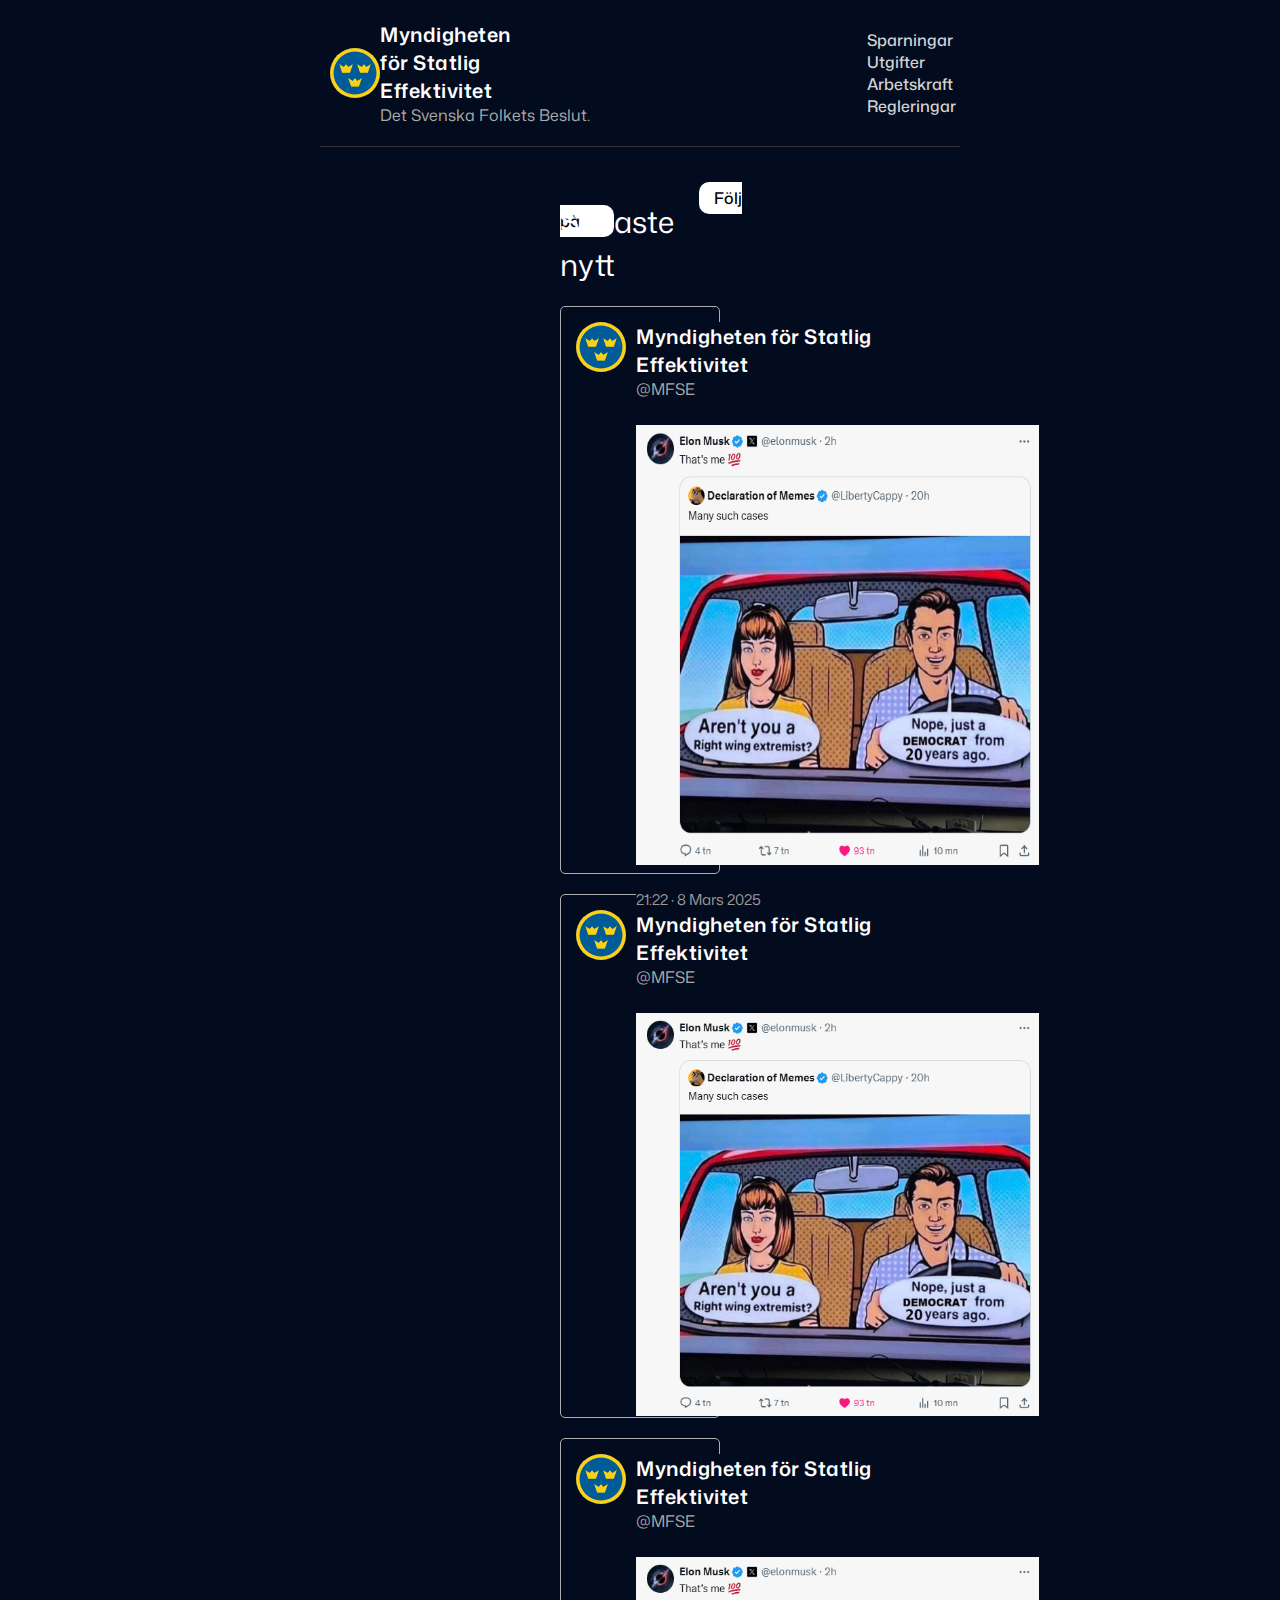
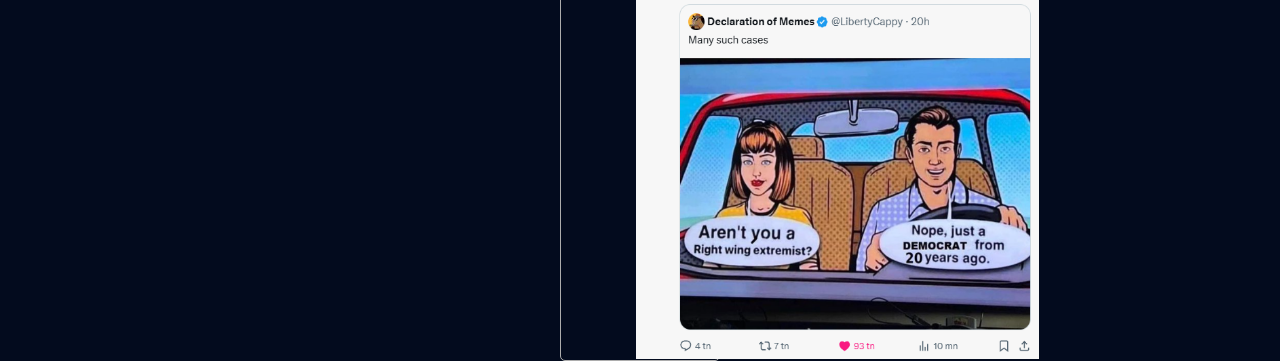
==== Sweden-s-AI-DOGE-main/Sweden-s-AI-DOGE-main/DOGE-DEMO-v.0/frontend/Pages/index.html @ a177dbdf "Some fixes" ====
<!DOCTYPE html>
<html lang="en">
<head>
	<meta charset="UTF-8">
	<meta name="viewport" content="width=device-width, initial-scale=1.0">
	<title>Search DOGE Findings</title>
	<link rel="stylesheet" href="style.css">
	<link rel="stylesheet" href="https://fonts.googleapis.com/css2?family=Material+Symbols+Outlined:opsz,wght,FILL,GRAD@24,400,0,0&icon_names=search" />
	<link href="https://fonts.googleapis.com/css2?family=Miniver&family=Mona+Sans:ital,wght@0,200..900;1,200..900&family=Poppins:ital,wght@0,100;0,400;0,500;0,600;0,700;1,600&family=Roboto:ital,wght@0,100..900;1,100..900&display=swap" rel="stylesheet">
	<link href="https://fonts.googleapis.com/icon?family=Material+Icons" rel="stylesheet">
</head>
<body>
	<header>
		<img class="logo" id="logo" src="images\three_crowns.png" alt="logo">
            <div>
                <h1 class="title-text">
                    <span class="hidden md:block">Myndigheten för Statlig Effektivitet</span>
                </h1>
            <p class="sub-title">Det Svenska Folkets Beslut.</p>
            </div>
		<nav>
			<ul class="nav__links">
				<li><a href="sparningar.html">Sparningar</a></li>
				<li><a href="utgifter.html">Utgifter</a></li>
				<li><a href="arbetskraft.html">Arbetskraft</a></li>
				<li><a href="regleringar.html">Regleringar</a></li>
			</ul>
		</nav>
	</header>
	<div class="X-container">
		<a class="X-button" target="_blank" href="https://twitter.com/D3ilanthor?ref_src=twsrc%5Etfw">Följ på
			<img class="x-logo" src="https://upload.wikimedia.org/wikipedia/commons/5/53/X_logo_2023_original.svg">
		</a>
		<p class="latest-news">Senaste nytt</p>
		<div class="x-feed">
			<!--Posts start here-->
			<div class="post-rectangle">
				<img class="logo" id="logo" src="images\three_crowns.png" alt="logo">
				<div class="post-container">
					<a href="https://twitter.com/D3ilanthor?ref_src=twsrc%5Etfw" target="_blank" rel="noopener noreferrer" class="title-text">Myndigheten för Statlig Effektivitet</a>
					<a href="https://twitter.com/D3ilanthor?ref_src=twsrc%5Etfw" target="_blank" rel="noopener noreferrer" class="sub-title">@MFSE</a>
					<img class="post-image" src="images/image.png">
					<p class="date">21:22 · 8 Mars 2025</p>
				</div>
			</div>	
			<div class="post-rectangle">
				<img class="logo" id="logo" src="images\three_crowns.png" alt="logo">
				<div class="post-container">
					<a href="https://twitter.com/D3ilanthor?ref_src=twsrc%5Etfw" target="_blank" rel="noopener noreferrer" class="title-text">Myndigheten för Statlig Effektivitet</a>
					<a href="https://twitter.com/D3ilanthor?ref_src=twsrc%5Etfw" target="_blank" rel="noopener noreferrer" class="sub-title">@MFSE</a>
					<img class="post-image" src="images/image.png">
				</div>
			</div>	
			<div class="post-rectangle">
				<img class="logo" id="logo" src="images\three_crowns.png" alt="logo">
				<div class="post-container">
					<a href="https://twitter.com/D3ilanthor?ref_src=twsrc%5Etfw" target="_blank" rel="noopener noreferrer" class="title-text">Myndigheten för Statlig Effektivitet</a>
					<a href="https://twitter.com/D3ilanthor?ref_src=twsrc%5Etfw" target="_blank" rel="noopener noreferrer" class="sub-title">@MFSE</a>
					<img class="post-image" src="images/image.png">
				</div>
			</div>
		</div>
	</div>
    <script src="script.js"></script>
</body>
</html>
---- Sweden-s-AI-DOGE-main/Sweden-s-AI-DOGE-main/DOGE-DEMO-v.0/frontend/Pages/style.css ----
/* Body styling */
/* Nav Bar */
* {
	box-sizing: border-box;
	margin: 0;
	padding: 0;
	background-color: #030b1e;
}

li, a, button {
	font-family: "Mona Sans", sans-serif;
	font-weight: 500;
	font-size: 16px;
	color: rgb(212, 212, 212);
	text-decoration: none;
}

header {
	display: flex;
	justify-content: space-between;
	align-items:center;
	padding: 20px 10px;
	border-bottom: 1px solid #333333;
	margin-right: 20rem;
	margin-left: 20rem;
}

.logo {
	border-radius: 50%;
	width: 50px;
	height: 50px;
	cursor: pointer;
}

.title-text {
	font-family: "mona sans", sans-serif;
	font-weight: 600;
	font-size: 20px;
	color: white;
	margin-right: 21rem;
	letter-spacing: 0.5px;
	cursor: pointer; 
}

.sub-title {
	font-family: "mona sans", sans-serif;
	font-weight: 400;
	color: rgb(171, 171, 171);
	cursor: pointer; 
}

.nav__links {
	list-style: none;
}

.nav__links li {
	display: inline-block;
	padding: 0px 20px;
}

.nav__links li a {
	transition: all 0.3s ease 0s;
}

.nav__links li a:hover {
	color:rgb(255, 255, 255)
}

/* X Feed */
.X-container {
	margin-top: 40px;
	margin-left: 35rem;
	margin-right: 35rem;
}

/* Before X feed */
.X-button {
	background-color: white;
	cursor: pointer;
	border: none;
	color: rgb(0, 0, 0);
	padding: 5px 15px;
	border-radius: 10px;
	text-decoration: none;
	margin-left: 87%;
}

.x-logo {
	background-color: white;
	padding:1px;
	width: 15px;
	height: 15px;
}

.latest-news {
	color: white;
	font-family: "mona sans", sans-serif;	
	font-weight: 400;
	font-size: 30px;
	margin-top: -2rem;
}

/* X Feed */
.post-rectangle {
	background-color: #030b1e;
	display: flex;
	gap: 10px;
	margin-top: 20px;
	height: auto;
  	width: 100%;
	border: 1px solid rgb(173, 173, 173);
	border-radius: 5px;
	padding: 15px;
}

.post-image {
	margin-top: 25px;
	display: flex;
	width: 90%;
	height: 82%;
	margin: left;
}

.date {
	color: rgb(155, 153, 153);
	font-family: "mona sans", sans-serif;	
	font-weight: 400;
	font-size: 15px;
	margin-top: 1.5rem;
}

/* Sparningar Sida */
.sparningar {
	color: white;
}

.savings-container {
	margin-top: 7rem;
	margin-left: 25rem;
	margin-right: 25rem;
}

.estimated-savings {
	color: rgb(204, 204, 204);
	font-family: "mona sans", sans-serif;	
	font-weight: 400;
	font-size: 25px;
	display: inline;
	margin-left: 15rem;
}

.per-taxpayer {
	color: rgb(204, 204, 204);
	font-family: "mona sans", sans-serif;	
	font-weight: 400;
	font-size: 25px;
	display: inline;
	padding: 7rem;
}

.estimated-savings-amount {
	color: rgb(213, 178, 2);
	font-family: "mona sans", sans-serif;	
	font-weight: 700;
	font-size: 50px;
	margin-left: 16rem;
	display: inline;
}

.per-taxpayer-amount {
	color: rgb(213, 178, 2);
	font-family: "mona sans", sans-serif;	
	font-weight: 700;
	font-size: 50px;
	margin-left: 9rem;
	display: inline;
}

/* Utgifter Sida */
.utgifter {
	color: white;
}

.utgift-container {
	margin-top: 5rem;
	margin-left: 22rem;
	margin-right: 22rem;
	font-family: "mona sans", sans-serif;
	color: white;
	font-size: 13px;
}

table, th, td {
	font-family: "mona sans", sans-serif;
	color: white;
	width: 70%;
	padding: 2rem;
}

td {
	border-bottom: 0.2px solid rgb(48, 48, 48);
	font-family: "mona sans", sans-serif;
	color: rgb(255, 255, 255);
	font-size: 15px;
	letter-spacing: 0.5px;
	padding: 0.75rem;
}

table {
	width: 100%;
}


th {
	font-family: "mona sans", sans-serif;
	color: rgb(179, 179, 179);
	font-size: 17px;
	font-weight: 500;
	border-bottom: 0.2px solid rgb(48, 48, 48);
	padding: 1rem;
	text-align: left;
}

.money-font {
	font-family: 'Courier New', Courier, monospace;
}

/* Arbetskraft Sida */
.arbetskraft {
	color: white;
}

.regering-bild {
	place-items: center;
	display: grid;
}

/* Regleringar Sida */
.regleringar {
	color: white;
}
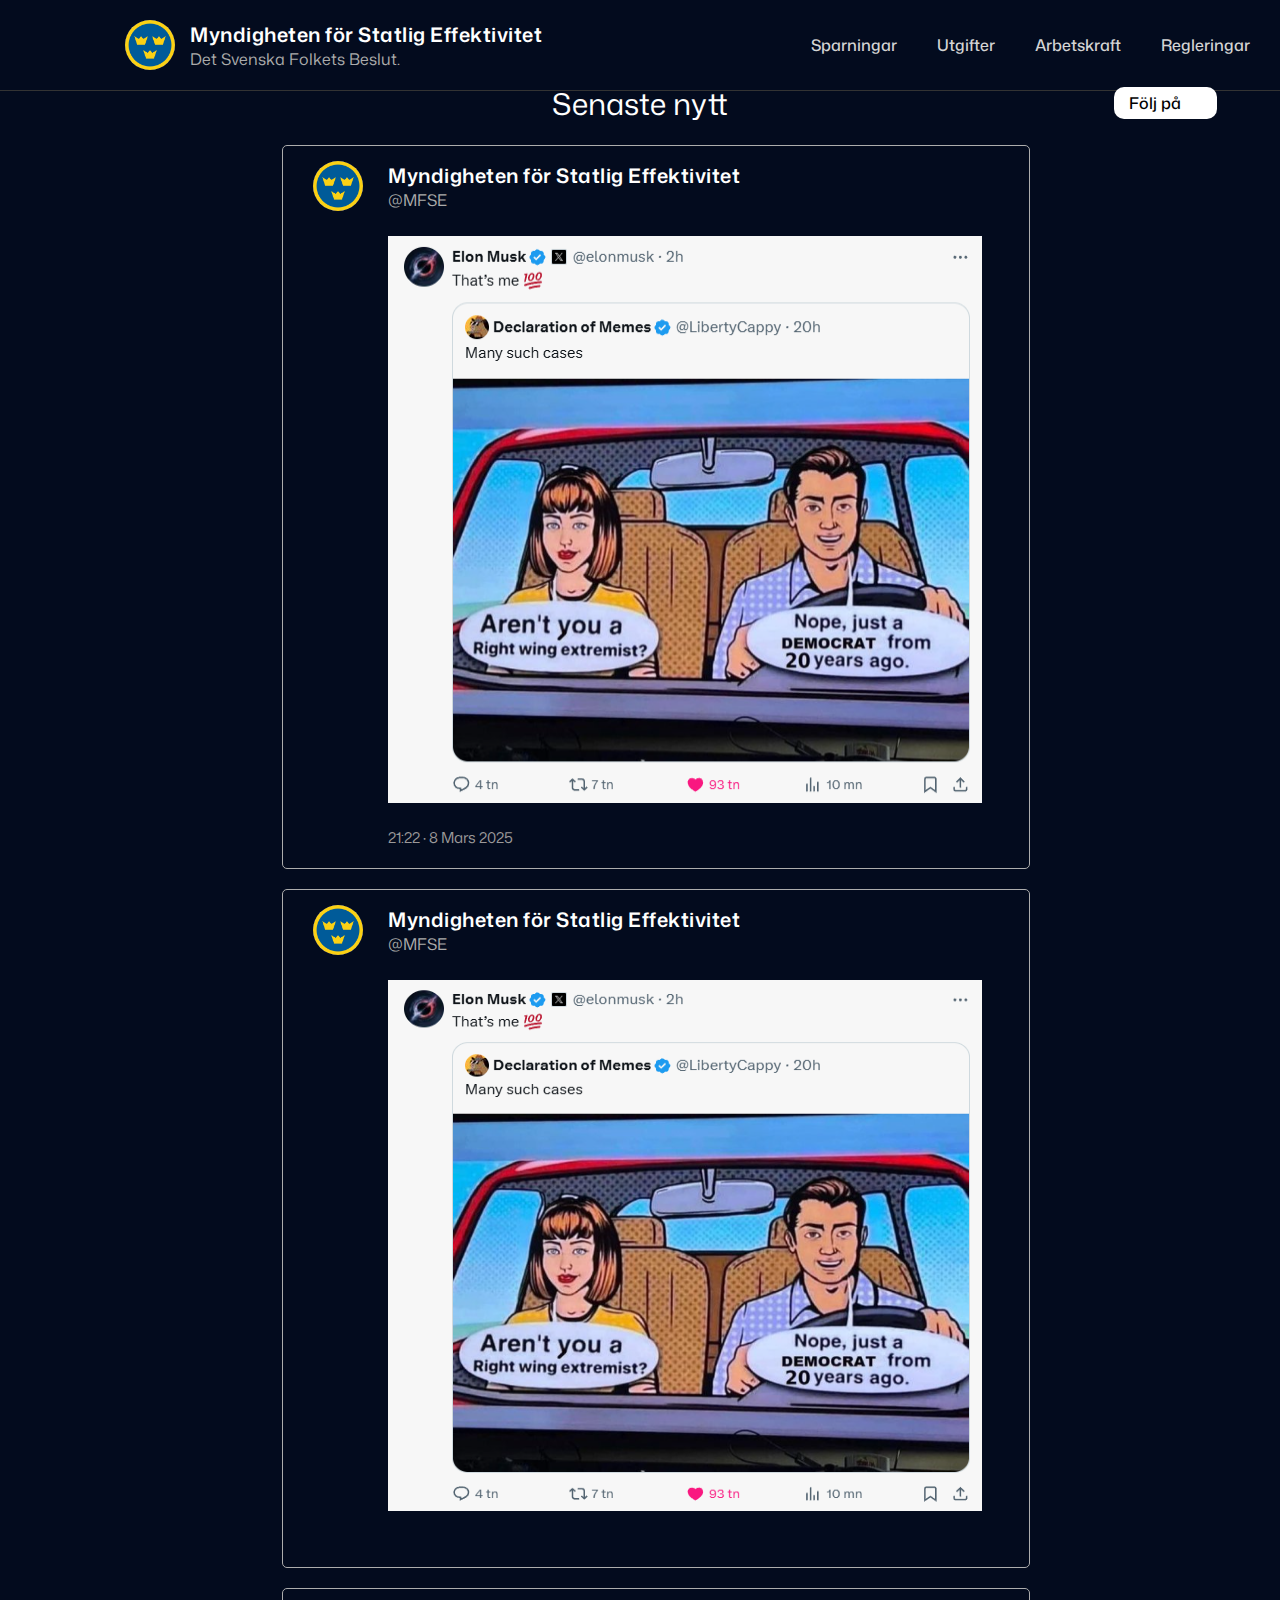
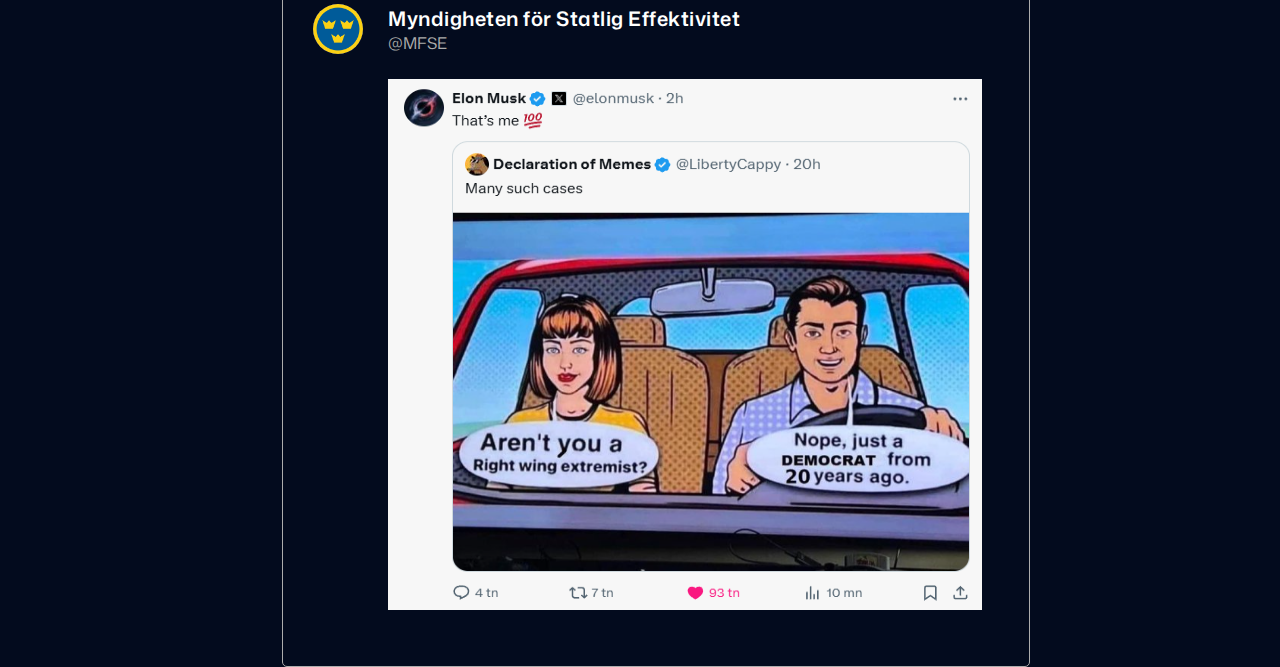
==== commit aaba3347: "Major web redesign" ====
--- a/Sweden-s-AI-DOGE-main/Sweden-s-AI-DOGE-main/DOGE-DEMO-v.0/frontend/Pages/index.html
+++ b/Sweden-s-AI-DOGE-main/Sweden-s-AI-DOGE-main/DOGE-DEMO-v.0/frontend/Pages/index.html
@@ -10,35 +10,36 @@
 	<link href="https://fonts.googleapis.com/icon?family=Material+Icons" rel="stylesheet">
 </head>
 <body>
-	<header>
-		<img class="logo" id="logo" src="images\three_crowns.png" alt="logo">
-            <div>
-                <h1 class="title-text">
-                    <span class="hidden md:block">Myndigheten för Statlig Effektivitet</span>
-                </h1>
-            <p class="sub-title">Det Svenska Folkets Beslut.</p>
-            </div>
-		<nav>
-			<ul class="nav__links">
-				<li><a href="sparningar.html">Sparningar</a></li>
-				<li><a href="utgifter.html">Utgifter</a></li>
-				<li><a href="arbetskraft.html">Arbetskraft</a></li>
-				<li><a href="regleringar.html">Regleringar</a></li>
-			</ul>
-		</nav>
-	</header>
-	<div class="X-container">
-		<a class="X-button" target="_blank" href="https://twitter.com/D3ilanthor?ref_src=twsrc%5Etfw">Följ på
+	<nav>
+		<div class="home-part">
+			<img class="logo" id="logo" src="images\three_crowns.png" alt="logo">
+			<div class="page-name">
+				<h1 class="title-text">Myndigheten för Statlig Effektivitet</h1>
+				<h1 class="mobile-title-text">@MFSE</h1>
+				<p class="sub-title">Det Svenska Folkets Beslut.</p>
+			</div>
+		</div>
+		<ul class="nav__links">
+			<li class="hideOnMobile"><a href="sparningar.html">Sparningar</a></li>
+			<li class="hideOnMobile"><a href="utgifter.html">Utgifter</a></li>
+			<li class="hideOnMobile"><a href="arbetskraft.html">Arbetskraft</a></li>
+			<li class="hideOnMobile"><a href="regleringar.html">Regleringar</a></li>
+		</ul>
+	</nav>
+	<div>
+		<a class="X-button" target="_blank" href="https://x.com/MFSEswe">Följ på
 			<img class="x-logo" src="https://upload.wikimedia.org/wikipedia/commons/5/53/X_logo_2023_original.svg">
 		</a>
+	</div>
+	<div class="X-container">
 		<p class="latest-news">Senaste nytt</p>
 		<div class="x-feed">
 			<!--Posts start here-->
 			<div class="post-rectangle">
 				<img class="logo" id="logo" src="images\three_crowns.png" alt="logo">
 				<div class="post-container">
-					<a href="https://twitter.com/D3ilanthor?ref_src=twsrc%5Etfw" target="_blank" rel="noopener noreferrer" class="title-text">Myndigheten för Statlig Effektivitet</a>
-					<a href="https://twitter.com/D3ilanthor?ref_src=twsrc%5Etfw" target="_blank" rel="noopener noreferrer" class="sub-title">@MFSE</a>
+					<a href="https://x.com/MFSEswe" target="_blank" rel="noopener noreferrer" class="title-text-post">Myndigheten för Statlig Effektivitet</a>
+					<a href="https://x.com/MFSEswe" target="_blank" rel="noopener noreferrer" class="sub-title-post">@MFSE</a>
 					<img class="post-image" src="images/image.png">
 					<p class="date">21:22 · 8 Mars 2025</p>
 				</div>
@@ -46,16 +47,16 @@
 			<div class="post-rectangle">
 				<img class="logo" id="logo" src="images\three_crowns.png" alt="logo">
 				<div class="post-container">
-					<a href="https://twitter.com/D3ilanthor?ref_src=twsrc%5Etfw" target="_blank" rel="noopener noreferrer" class="title-text">Myndigheten för Statlig Effektivitet</a>
-					<a href="https://twitter.com/D3ilanthor?ref_src=twsrc%5Etfw" target="_blank" rel="noopener noreferrer" class="sub-title">@MFSE</a>
+					<a href="https://x.com/MFSEswe" target="_blank" rel="noopener noreferrer" class="title-text-post">Myndigheten för Statlig Effektivitet</a>
+					<a href="https://x.com/MFSEswe" target="_blank" rel="noopener noreferrer" class="sub-title-post">@MFSE</a>
 					<img class="post-image" src="images/image.png">
 				</div>
 			</div>	
 			<div class="post-rectangle">
 				<img class="logo" id="logo" src="images\three_crowns.png" alt="logo">
 				<div class="post-container">
-					<a href="https://twitter.com/D3ilanthor?ref_src=twsrc%5Etfw" target="_blank" rel="noopener noreferrer" class="title-text">Myndigheten för Statlig Effektivitet</a>
-					<a href="https://twitter.com/D3ilanthor?ref_src=twsrc%5Etfw" target="_blank" rel="noopener noreferrer" class="sub-title">@MFSE</a>
+					<a href="https://x.com/MFSEswe" target="_blank" rel="noopener noreferrer" class="title-text-post">Myndigheten för Statlig Effektivitet</a>
+					<a href="https://x.com/MFSEswe" target="_blank" rel="noopener noreferrer" class="sub-title-post">@MFSE</a>
 					<img class="post-image" src="images/image.png">
 				</div>
 			</div>
--- a/Sweden-s-AI-DOGE-main/Sweden-s-AI-DOGE-main/DOGE-DEMO-v.0/frontend/Pages/style.css
+++ b/Sweden-s-AI-DOGE-main/Sweden-s-AI-DOGE-main/DOGE-DEMO-v.0/frontend/Pages/style.css
@@ -1,13 +1,41 @@
-/* Body styling */
-/* Nav Bar */
 * {
-	box-sizing: border-box;
 	margin: 0;
 	padding: 0;
+}
+
+body {
 	background-color: #030b1e;
-}
-
-li, a, button {
+	font-family: "Mona Sans", sans-serif;
+}
+
+/* Nav Bar */
+nav {
+	padding: 20px 10px;
+	border-bottom: 1px solid #333333;
+	display: flex;
+}
+
+nav ul {
+	width: 100%;
+	list-style: none;
+	display: flex;
+	justify-content: flex-end;
+	align-items: center;
+}
+
+nav li {
+	display: inline-block;
+	/* transition: all 0.3s ease 0s; */
+}
+
+nav a {
+	height: 100%;
+	padding: 0px 20px;
+	transition: all 0.3s ease 0s;
+	align-items: center;
+	display: flex;
+
+	/* Font styling for navbar */
 	font-family: "Mona Sans", sans-serif;
 	font-weight: 500;
 	font-size: 16px;
@@ -15,62 +43,97 @@
 	text-decoration: none;
 }
 
-header {
-	display: flex;
-	justify-content: space-between;
-	align-items:center;
-	padding: 20px 10px;
-	border-bottom: 1px solid #333333;
-	margin-right: 20rem;
-	margin-left: 20rem;
+nav a:hover {
+	color:rgb(255, 255, 255)
+}
+
+/* lists, a's and buttons for the post section aswell */
+/* Deal with later */
+li, a, button {
+	font-weight: 500;
+	font-size: 16px;
+	color: rgb(212, 212, 212);
+	text-decoration: none;
+}
+
+/* Home Logo & Name */
+.home-part {
+	display: flex;
+	padding-left: 100px;
+	/* border: 2px solid white; */
+	width: 100%;
+}
+
+/* Logo and Name */
+	/* Hide the nav links before it messes up the logo & name */
+@media(min-width: 0px) {
+	.mobile-title-text {
+		display: none;
+	}
+}
+@media(max-width: 1050px) {
+	.hideOnMobile {
+		display: none;
+	}
+	.title-text {
+		display: none;
+	}
+	.sub-title {
+		display: none;
+	}
+	.mobile-title-text {
+		display: flex;
+	}
+	/* .logo {
+		height: 30px;
+	} */
 }
 
 .logo {
+	display: flex;
 	border-radius: 50%;
-	width: 50px;
+	padding: 0px 15px;
 	height: 50px;
 	cursor: pointer;
 }
 
 .title-text {
-	font-family: "mona sans", sans-serif;
 	font-weight: 600;
 	font-size: 20px;
 	color: white;
-	margin-right: 21rem;
 	letter-spacing: 0.5px;
 	cursor: pointer; 
 }
 
+.mobile-title-text {
+	font-weight: 600;
+	font-size: 20px;
+	color: white;
+	cursor: pointer; 
+	/* display: none; */
+	text-align: center;
+	padding: 10px 0px;
+}
+
 .sub-title {
-	font-family: "mona sans", sans-serif;
 	font-weight: 400;
 	color: rgb(171, 171, 171);
 	cursor: pointer; 
 }
 
-.nav__links {
-	list-style: none;
-}
-
-.nav__links li {
-	display: inline-block;
-	padding: 0px 20px;
-}
-
-.nav__links li a {
-	transition: all 0.3s ease 0s;
-}
-
-.nav__links li a:hover {
-	color:rgb(255, 255, 255)
+/* X Feed header */
+.X-header-section {
+	display: flex;
+	flex-direction: row;
+	padding: 10px 10px;
+	align-items: center;
 }
 
 /* X Feed */
 .X-container {
-	margin-top: 40px;
-	margin-left: 35rem;
-	margin-right: 35rem;
+	align-items: center;
+	display: flex;
+	flex-direction: column;
 }
 
 /* Before X feed */
@@ -115,8 +178,8 @@
 
 .post-image {
 	margin-top: 25px;
-	display: flex;
-	width: 90%;
+	display: block;
+	max-width: 100%;
 	height: 82%;
 	margin: left;
 }
@@ -127,6 +190,26 @@
 	font-weight: 400;
 	font-size: 15px;
 	margin-top: 1.5rem;
+}
+
+.post-container {
+	display: flex;
+	flex-direction: column;
+}
+
+.title-text-post {
+	font-weight: 600;
+	font-size: 20px;
+	color: white;
+	letter-spacing: 0.5px;
+	cursor: pointer; 
+}
+
+.sub-title-post {
+	font-family: "mona sans", sans-serif;
+	font-weight: 400;
+	color: rgb(171, 171, 171);
+	cursor: pointer; 
 }
 
 /* Sparningar Sida */
@@ -156,6 +239,7 @@
 	font-size: 25px;
 	display: inline;
 	padding: 7rem;
+	margin-right: 20%;
 }
 
 .estimated-savings-amount {
@@ -163,7 +247,9 @@
 	font-family: "mona sans", sans-serif;	
 	font-weight: 700;
 	font-size: 50px;
-	margin-left: 16rem;
+	margin-left: 27%;
+	min-width: 300px;
+	max-width: 2px;
 	display: inline;
 }
 
@@ -174,6 +260,7 @@
 	font-size: 50px;
 	margin-left: 9rem;
 	display: inline;
+	max-width: 20%;
 }
 
 /* Utgifter Sida */
@@ -183,8 +270,8 @@
 
 .utgift-container {
 	margin-top: 5rem;
-	margin-left: 22rem;
-	margin-right: 22rem;
+	margin-left: 20rem;
+	margin-right: 20rem;
 	font-family: "mona sans", sans-serif;
 	color: white;
 	font-size: 13px;
@@ -194,8 +281,9 @@
 	font-family: "mona sans", sans-serif;
 	color: white;
 	width: 70%;
-	padding: 2rem;
-}
+	padding: 1rem 5rem;
+}
+
 
 td {
 	border-bottom: 0.2px solid rgb(48, 48, 48);
@@ -208,8 +296,8 @@
 
 table {
 	width: 100%;
-}
-
+	margin-bottom: 5rem;
+}
 
 th {
 	font-family: "mona sans", sans-serif;
@@ -238,4 +326,149 @@
 /* Regleringar Sida */
 .regleringar {
 	color: white;
-}+}
+
+/* Länkar */
+/* Sparningar */
+.link-data {
+	text-align: center; 
+	margin-top: 5rem;
+	font-size: 30px;
+	cursor: pointer;
+}
+
+.link-button {
+	background-color: white;
+	cursor: pointer;
+	border: none;
+	color: rgb(85, 84, 84);
+	padding: 5px 15px;
+	border-radius: 10px;
+	text-decoration: none;
+	margin-bottom: 5rem;
+}
+
+.link-button:hover {
+	background-color: rgb(202, 202, 202);
+}
+
+/* Utgifter */
+.link-skuld {
+	text-align: center; 
+	margin-top: 5rem;
+	font-size: 30px;
+	cursor: pointer;
+}
+
+.link-button-skuld {
+	background-color: white;
+	cursor: pointer;
+	border: none;
+	color: rgb(85, 84, 84);
+	padding: 5px 15px;
+	border-radius: 10px;
+	text-decoration: none;
+	margin-bottom: 5rem;
+}
+
+.link-button-skuld:hover {
+	background-color: rgb(202, 202, 202);
+}
+
+/* Arbetskraft */
+.myndigheter {
+	text-align: center; 
+	margin-top: 5rem;
+	font-size: 30px;
+	cursor: pointer;
+}
+
+.myndigheter-button {
+	background-color: white;
+	cursor: pointer;
+	border: none;
+	color: rgb(85, 84, 84);
+	padding: 5px 15px;
+	border-radius: 10px;
+	text-decoration: none;
+	margin-bottom: 5rem;
+}
+
+.myndigheter-button:hover {
+	background-color: rgb(202, 202, 202);
+}
+
+/* Regleringar */
+.reg {
+	margin-top: 3rem;
+	font-size: 30px;
+	cursor: pointer;
+	display: flex;
+	justify-content: center;
+}
+
+.reg-button {
+	background-color: white;
+	cursor: pointer;
+	border: none;
+	color: rgb(85, 84, 84);
+	padding: 5px 15px;
+	border-radius: 10px;
+	text-decoration: none;
+	margin-bottom: 5rem;
+}
+
+.reg-button:hover {
+	background-color: rgb(202, 202, 202);
+}
+
+/* Dropdown for utgifter */
+.drop-btn {
+	background-color: white;
+	color: black;
+	padding: 12px;
+	font-size: 16px;
+	border: none;
+	cursor: pointer;
+	border-radius: 15px;
+	width: 4rem;
+	font-family: sans-serif;
+	font-weight: 700;
+	margin-bottom: 2rem;
+}
+
+.dropdown {
+	position: relative;
+	display: inline-block;
+}
+
+/* (Hidden by Default) */
+.dropdown-content {
+	display: none;
+	position: absolute;
+	background-color: #f1f1f1;
+	min-width: 160px;
+	box-shadow: 0px 8px 16px 0px rgba(0,0,0,0.2);
+	z-index: 1;
+}
+
+/* Links inside the dropdown */
+.dropdown-content a {
+	color: rgb(255, 255, 255);
+	padding: 12px 16px;
+	text-decoration: none;
+	display: block;
+  }
+  
+.dropdown-content a:hover {
+	background-color: rgb(225, 225, 225);
+}
+
+.dropdown:hover .dropdown-content{
+	display: block;
+}
+
+.dropdown:hover .drop-btn {
+	background-color: rgb(180, 180, 180);
+}
+
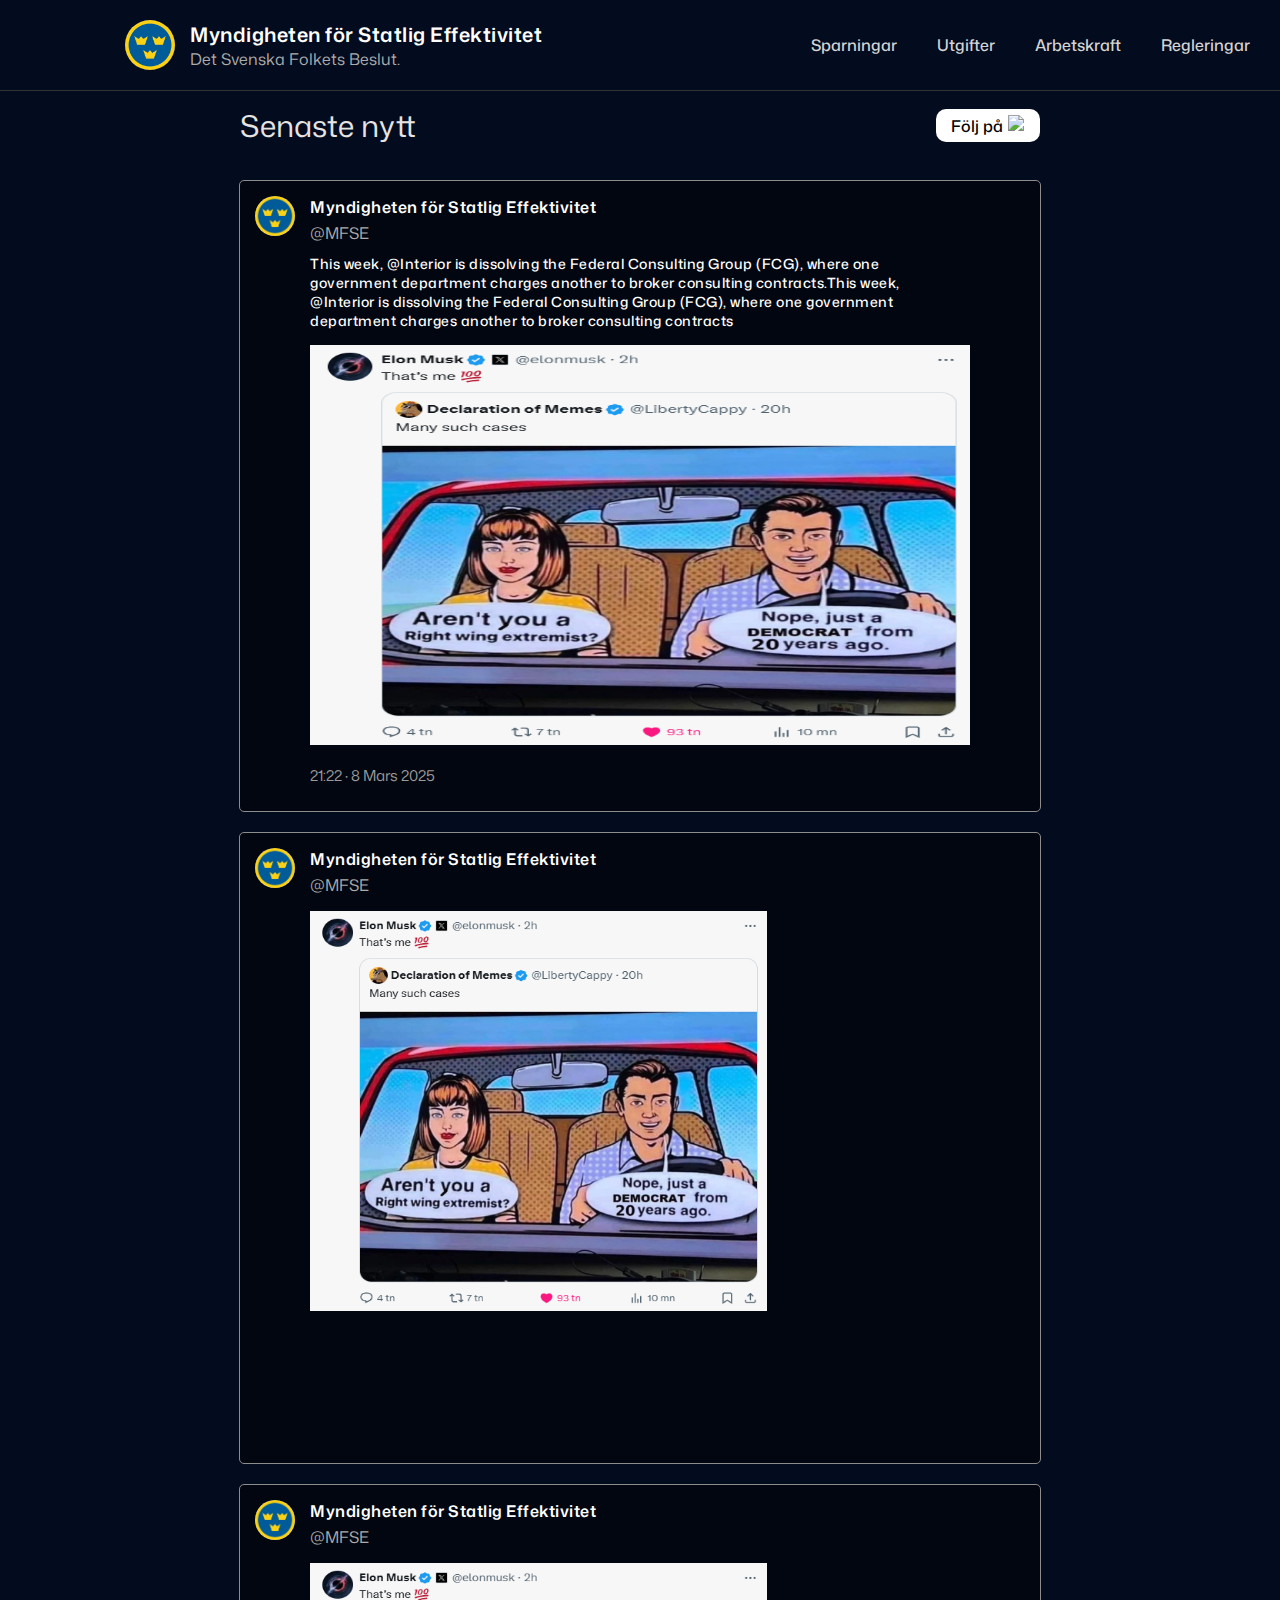
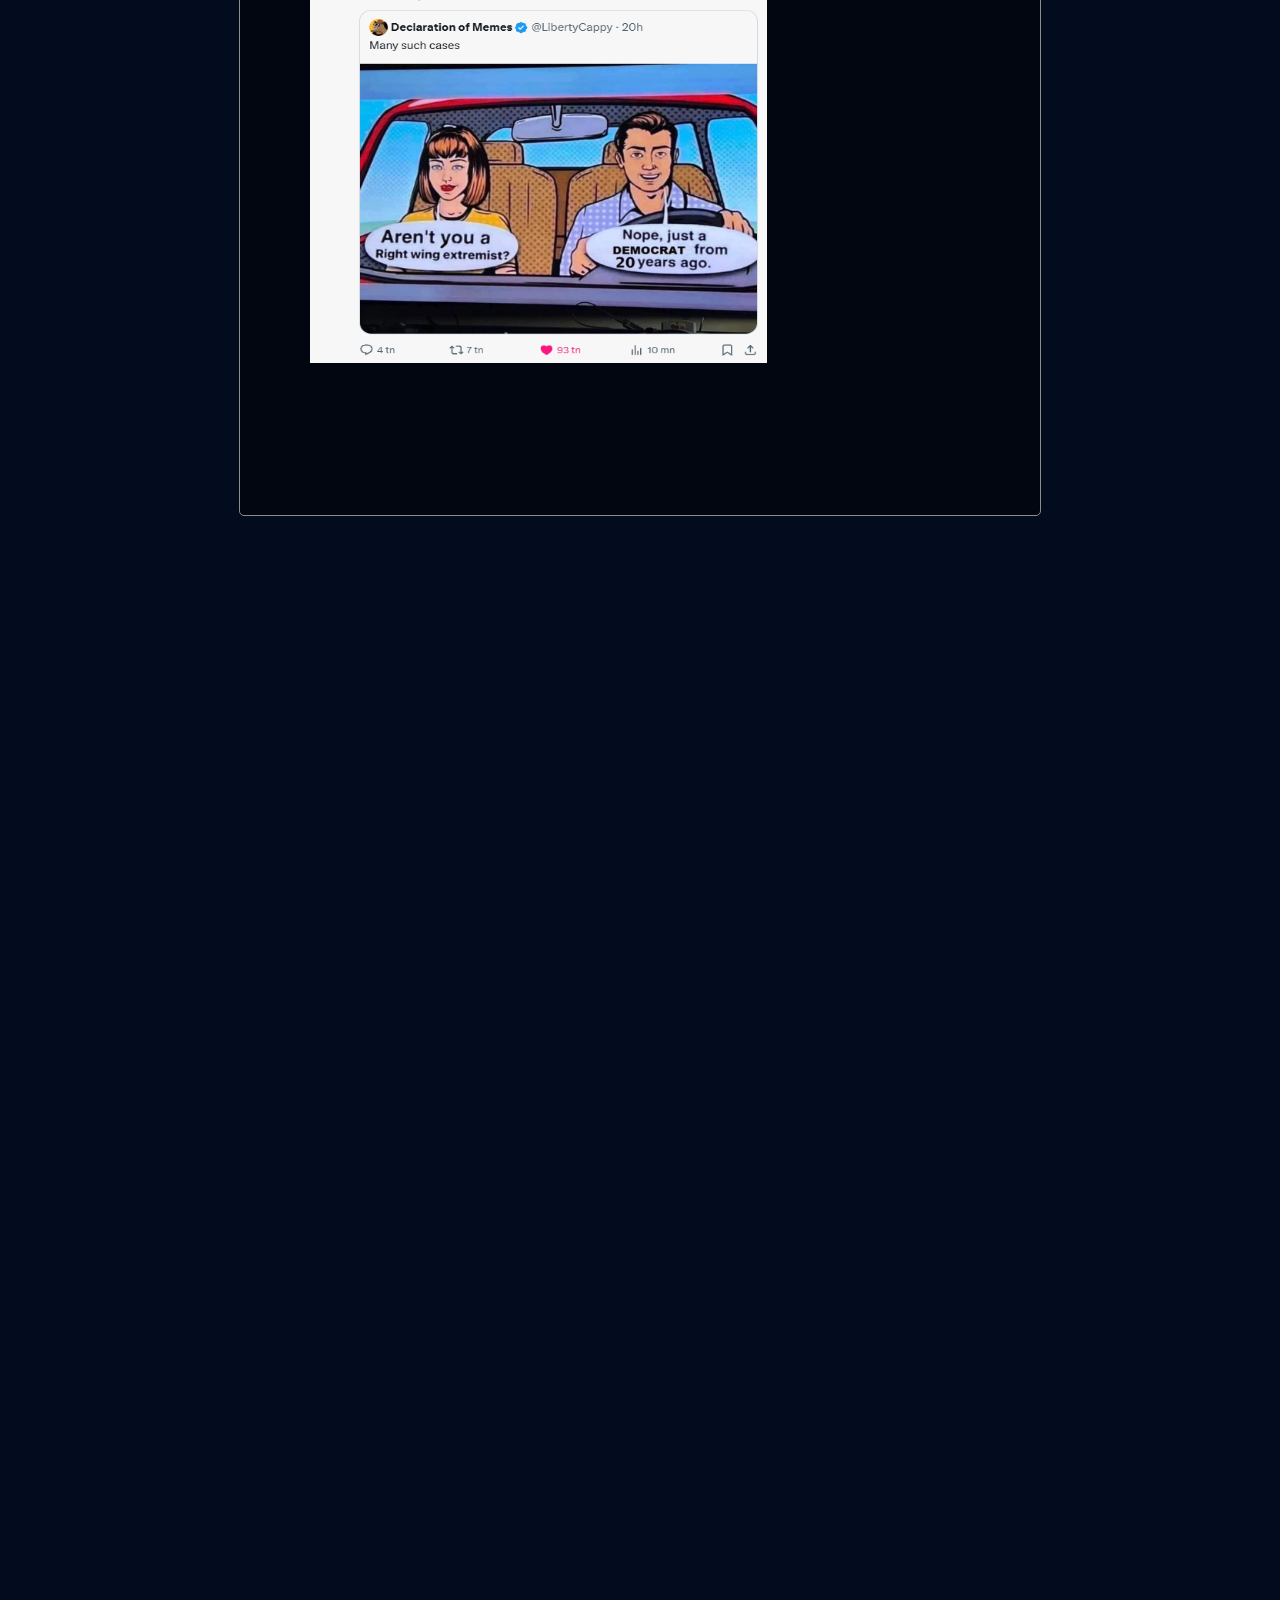
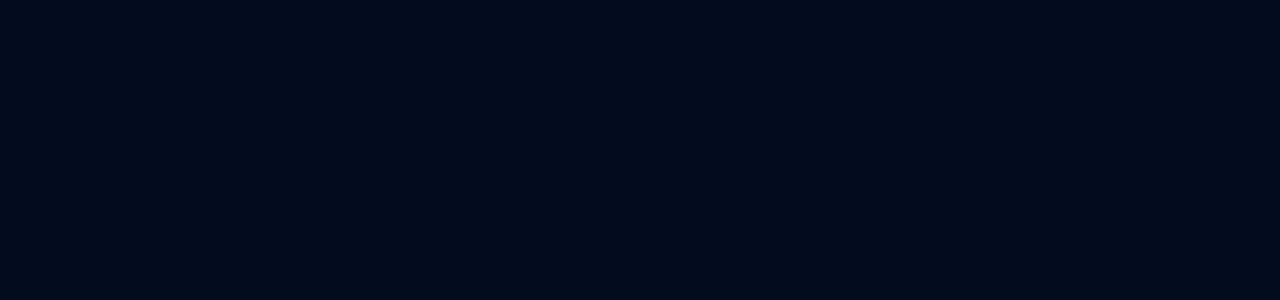
==== commit 2a88bafc: "HUGE responsiveness web design update" ====
--- a/Sweden-s-AI-DOGE-main/Sweden-s-AI-DOGE-main/DOGE-DEMO-v.0/frontend/Pages/index.html
+++ b/Sweden-s-AI-DOGE-main/Sweden-s-AI-DOGE-main/DOGE-DEMO-v.0/frontend/Pages/index.html
@@ -18,34 +18,53 @@
 				<h1 class="mobile-title-text">@MFSE</h1>
 				<p class="sub-title">Det Svenska Folkets Beslut.</p>
 			</div>
+			<ul class="sidebar">
+				<li class="close-button" onclick=hideSidebar()><a><svg xmlns="http://www.w3.org/2000/svg" height="24px" viewBox="0 -960 960 960" width="24px" fill="white"><path d="m256-200-56-56 224-224-224-224 56-56 224 224 224-224 56 56-224 224 224 224-56 56-224-224-224 224Z"/></svg></a></li>
+				<li ><a href="sparningar.html">Sparningar</a></li>
+				<li ><a href="utgifter.html">Utgifter</a></li>
+				<li ><a href="arbetskraft.html">Arbetskraft</a></li>
+				<li ><a href="regleringar.html">Regleringar</a></li>
+			</ul>
 		</div>
 		<ul class="nav__links">
 			<li class="hideOnMobile"><a href="sparningar.html">Sparningar</a></li>
 			<li class="hideOnMobile"><a href="utgifter.html">Utgifter</a></li>
 			<li class="hideOnMobile"><a href="arbetskraft.html">Arbetskraft</a></li>
 			<li class="hideOnMobile"><a href="regleringar.html">Regleringar</a></li>
+			<li class="menu-button" onclick=showSidebar()><a><svg xmlns="http://www.w3.org/2000/svg" height="24px" viewBox="0 -960 960 960" width="24px" fill="white"><path d="M120-240v-80h720v80H120Zm0-200v-80h720v80H120Zm0-200v-80h720v80H120Z"/></svg></a></li>
 		</ul>
 	</nav>
-	<div>
+	<script>
+		function showSidebar() {
+			const sidebar = document.querySelector('.sidebar')
+			sidebar.style.display = 'flex'
+		}
+		function hideSidebar() {
+			const sidebar = document.querySelector('.sidebar')
+			sidebar.style.display = 'none'
+		}
+	</script>
+	<div class="X-header-section">
+		<h2 class="latest-news">Senaste nytt</h2>
 		<a class="X-button" target="_blank" href="https://x.com/MFSEswe">Följ på
 			<img class="x-logo" src="https://upload.wikimedia.org/wikipedia/commons/5/53/X_logo_2023_original.svg">
 		</a>
 	</div>
 	<div class="X-container">
-		<p class="latest-news">Senaste nytt</p>
 		<div class="x-feed">
 			<!--Posts start here-->
 			<div class="post-rectangle">
-				<img class="logo" id="logo" src="images\three_crowns.png" alt="logo">
+				<img class="post-logo" id="post-logo" src="images\three_crowns.png" alt="logo">
 				<div class="post-container">
-					<a href="https://x.com/MFSEswe" target="_blank" rel="noopener noreferrer" class="title-text-post">Myndigheten för Statlig Effektivitet</a>
+					<a href="https://x.com/MFSEswe" target="_blank"  class="title-text-post">Myndigheten för Statlig Effektivitet</a>
 					<a href="https://x.com/MFSEswe" target="_blank" rel="noopener noreferrer" class="sub-title-post">@MFSE</a>
+					<p class="post-content">This week, @Interior is dissolving the Federal Consulting Group (FCG), where one government department charges another to broker consulting contracts.This week, @Interior is dissolving the Federal Consulting Group (FCG), where one government department charges another to broker consulting contracts</p>
 					<img class="post-image" src="images/image.png">
 					<p class="date">21:22 · 8 Mars 2025</p>
 				</div>
 			</div>	
 			<div class="post-rectangle">
-				<img class="logo" id="logo" src="images\three_crowns.png" alt="logo">
+				<img class="post-logo" id="post-logo" src="images\three_crowns.png" alt="logo">
 				<div class="post-container">
 					<a href="https://x.com/MFSEswe" target="_blank" rel="noopener noreferrer" class="title-text-post">Myndigheten för Statlig Effektivitet</a>
 					<a href="https://x.com/MFSEswe" target="_blank" rel="noopener noreferrer" class="sub-title-post">@MFSE</a>
@@ -53,7 +72,7 @@
 				</div>
 			</div>	
 			<div class="post-rectangle">
-				<img class="logo" id="logo" src="images\three_crowns.png" alt="logo">
+				<img class="post-logo" id="post-logo" src="images\three_crowns.png" alt="logo">
 				<div class="post-container">
 					<a href="https://x.com/MFSEswe" target="_blank" rel="noopener noreferrer" class="title-text-post">Myndigheten för Statlig Effektivitet</a>
 					<a href="https://x.com/MFSEswe" target="_blank" rel="noopener noreferrer" class="sub-title-post">@MFSE</a>
--- a/Sweden-s-AI-DOGE-main/Sweden-s-AI-DOGE-main/DOGE-DEMO-v.0/frontend/Pages/style.css
+++ b/Sweden-s-AI-DOGE-main/Sweden-s-AI-DOGE-main/DOGE-DEMO-v.0/frontend/Pages/style.css
@@ -64,17 +64,59 @@
 	width: 100%;
 }
 
+/* Sidebar */
+.sidebar {
+	position: fixed;
+	top: 0;
+	right: 0;
+	height: 100vh;
+	width: 250px;
+	z-index: 999;
+	background-color: #030b1e;
+	box-shadow: -10px 0 10px black;
+	display: none;
+	flex-direction: column;
+	align-items: flex-start;
+	justify-content: flex-start;
+	gap: 15px;
+	margin-top: 20px;
+}
+
+.sidebar li {
+	width: 100%;
+}
+
+.sidebar a {
+	width: 100%;
+}
+
+.close-button {
+	margin-top: 5px;
+	cursor: pointer;
+}
+
+.menu-button {
+	display: none;
+	cursor: pointer;
+}
+
 /* Logo and Name */
 	/* Hide the nav links before it messes up the logo & name */
 @media(min-width: 0px) {
 	.mobile-title-text {
 		display: none;
 	}
-}
-@media(max-width: 1050px) {
+	.sidebar {
+		display: none;
+	}
+}
+@media(max-width: 1150px) {
 	.hideOnMobile {
 		display: none;
 	}
+	.menu-button {
+		display: block;
+	}
 	.title-text {
 		display: none;
 	}
@@ -83,10 +125,17 @@
 	}
 	.mobile-title-text {
 		display: flex;
+	}
+	.home-part {
+		padding-left: 10px;
 	}
 	/* .logo {
 		height: 30px;
 	} */
+}
+
+@media(max-width: 1250px) {
+
 }
 
 .logo {
@@ -121,22 +170,23 @@
 	cursor: pointer; 
 }
 
+/* Body */
+
 /* X Feed header */
 .X-header-section {
 	display: flex;
-	flex-direction: row;
-	padding: 10px 10px;
+	justify-content: center;
 	align-items: center;
-}
-
-/* X Feed */
-.X-container {
-	align-items: center;
-	display: flex;
-	flex-direction: column;
-}
-
-/* Before X feed */
+	padding: 1%;
+	gap: 520px; /* Adjust the spacing */
+}
+
+.latest-news {
+	color: rgb(230, 227, 227);
+	font-weight: 400;
+	font-size: 30px;
+}
+
 .X-button {
 	background-color: white;
 	cursor: pointer;
@@ -145,42 +195,71 @@
 	padding: 5px 15px;
 	border-radius: 10px;
 	text-decoration: none;
-	margin-left: 87%;
-}
-
+	/* margin-left: 21vw; */
+}
+
+/* Logo on the follow me button */
 .x-logo {
 	background-color: white;
-	padding:1px;
-	width: 15px;
+	padding: 1px 1px;
+	width: auto;
 	height: 15px;
 }
 
-.latest-news {
-	color: white;
-	font-family: "mona sans", sans-serif;	
-	font-weight: 400;
-	font-size: 30px;
-	margin-top: -2rem;
-}
-
 /* X Feed */
+.X-container, .x-feed {
+	display: flex;
+	flex-direction: column;
+	align-items: center;
+}
+
+/* Rectangle surrounding the posts */
 .post-rectangle {
-	background-color: #030b1e;
-	display: flex;
-	gap: 10px;
+	background-color: #020610;
+	display: flex;
 	margin-top: 20px;
-	height: auto;
-  	width: 100%;
-	border: 1px solid rgb(173, 173, 173);
+	align-items: left;
+	height: 600px;
+  	width: 800px;
+	border: 1.3px solid rgb(140, 140, 140);
 	border-radius: 5px;
-	padding: 15px;
-}
-
+	padding: 15px 0px;
+}
+
+.post-logo {
+	align-items: left;
+	/* display: flex; */
+	border-radius: 50%;
+	padding: 0px 15px;
+	height: 40px;
+	cursor: pointer;
+}
+
+.post-container {
+	display: flex;
+	align-items: top;
+	flex-direction: column;
+	max-width: 75%;
+	height: 2000px;
+}
+
+.post-content {
+	margin-top: 10px;
+	color: white;
+	font-size: 14px;
+	letter-spacing: 0.5px;
+	font-weight: 500;
+	max-width: fit-content;
+	max-height: fit-content;
+}
+
+/* Purely styling the images from real posts */
 .post-image {
-	margin-top: 25px;
-	display: block;
-	max-width: 100%;
-	height: 82%;
+	display: flex;
+	align-items: center;
+	padding: 15px 0px;
+	width: 110%;
+	height: 20%;
 	margin: left;
 }
 
@@ -189,17 +268,12 @@
 	font-family: "mona sans", sans-serif;	
 	font-weight: 400;
 	font-size: 15px;
-	margin-top: 1.5rem;
-}
-
-.post-container {
-	display: flex;
-	flex-direction: column;
+	margin-top: 5px;
 }
 
 .title-text-post {
 	font-weight: 600;
-	font-size: 20px;
+	font-size: 16px;
 	color: white;
 	letter-spacing: 0.5px;
 	cursor: pointer; 
@@ -210,6 +284,7 @@
 	font-weight: 400;
 	color: rgb(171, 171, 171);
 	cursor: pointer; 
+	margin-top: 4px;
 }
 
 /* Sparningar Sida */
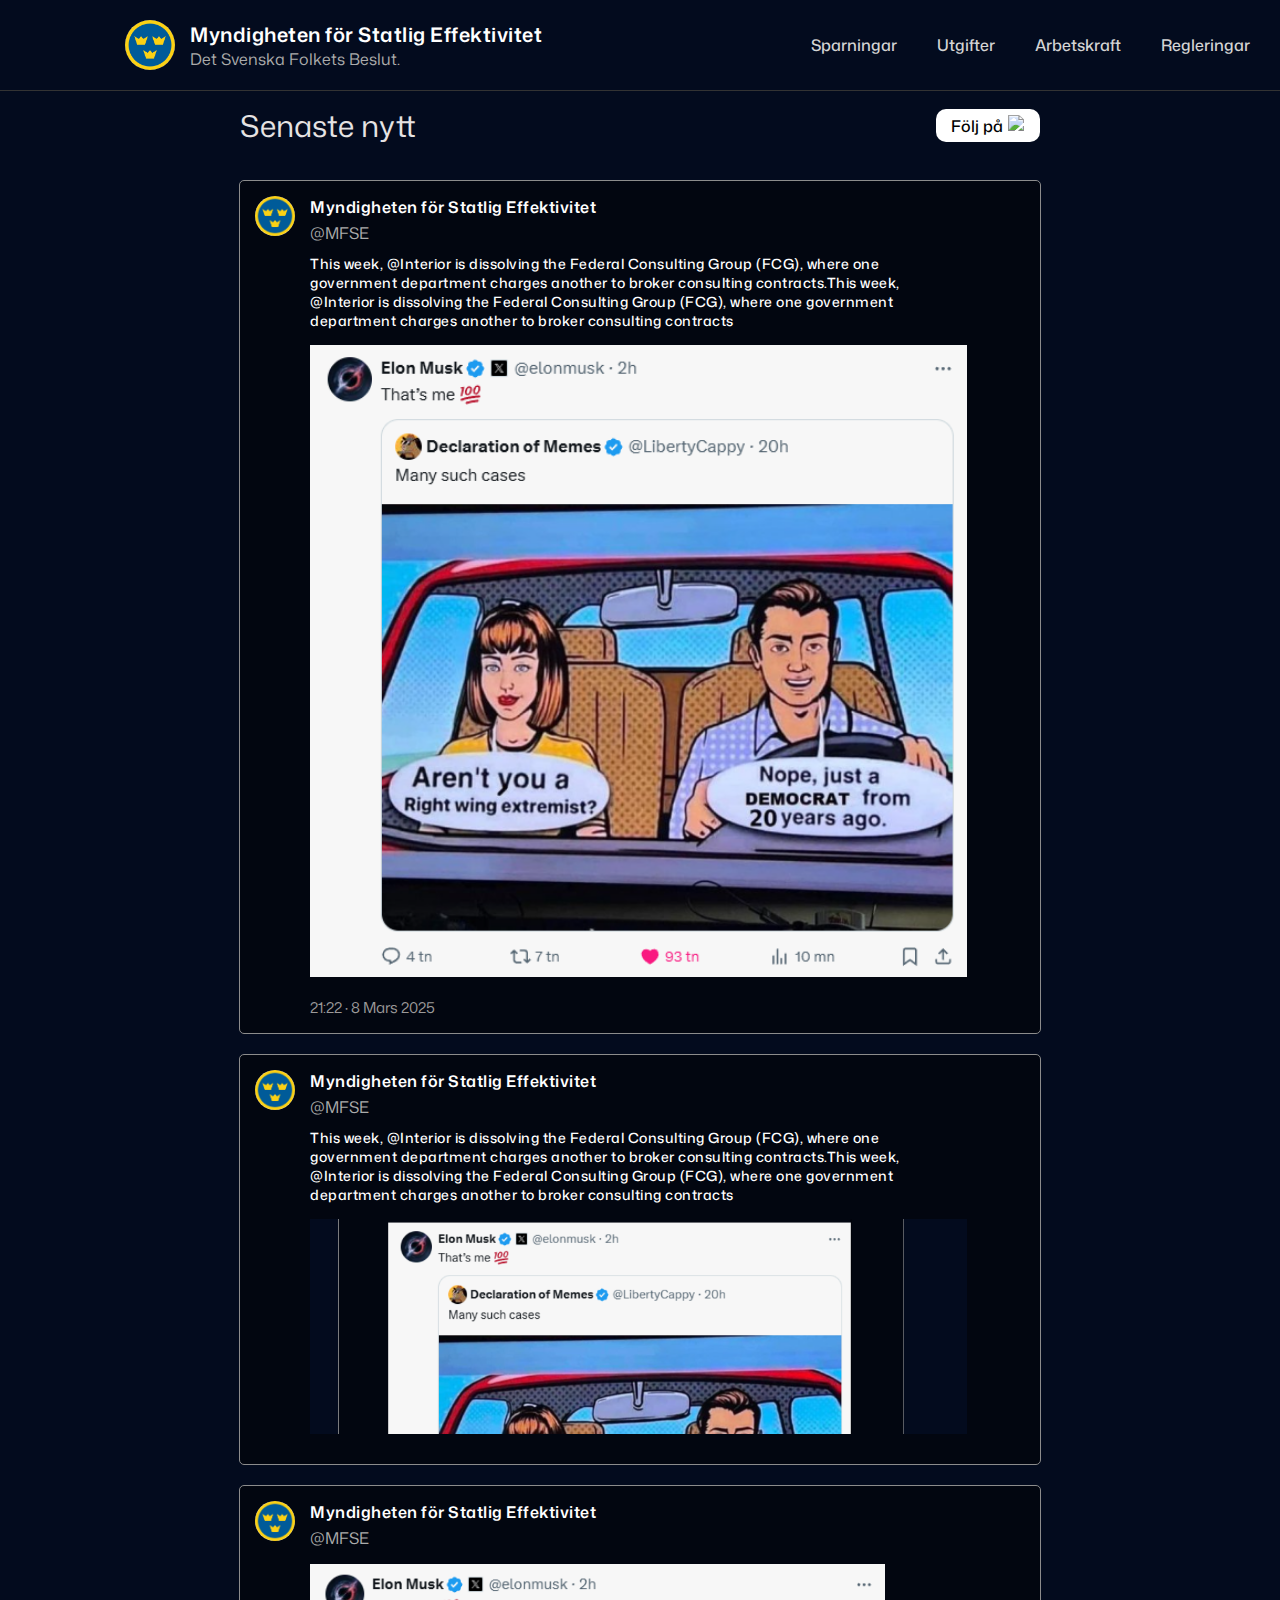
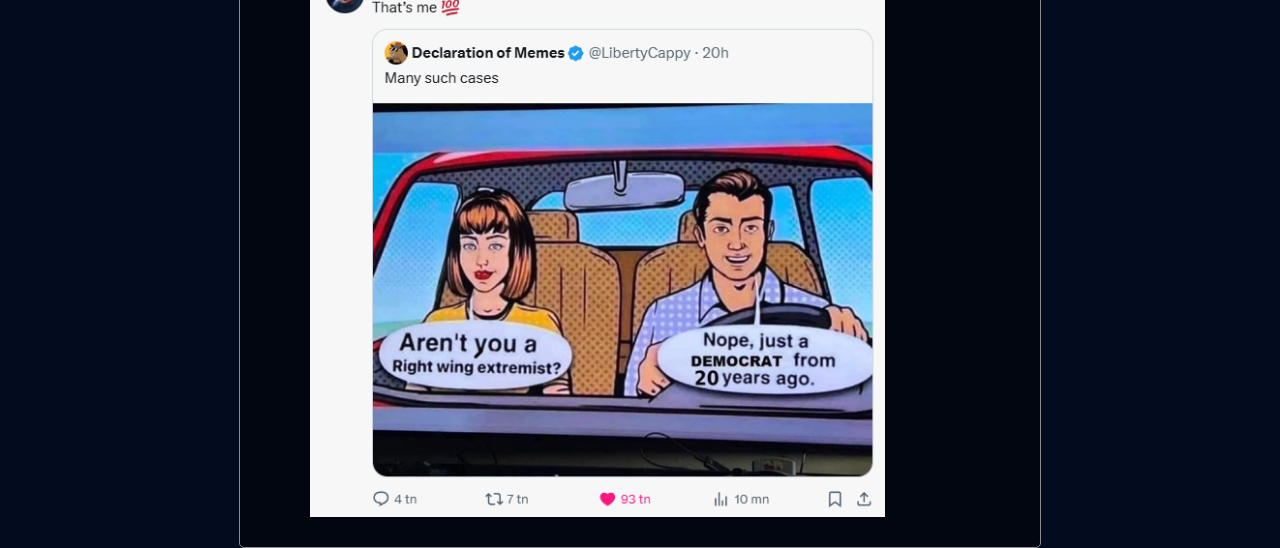
==== commit 4cff636b: "Fixed the post containers' responsiveness" ====
--- a/Sweden-s-AI-DOGE-main/Sweden-s-AI-DOGE-main/DOGE-DEMO-v.0/frontend/Pages/index.html
+++ b/Sweden-s-AI-DOGE-main/Sweden-s-AI-DOGE-main/DOGE-DEMO-v.0/frontend/Pages/index.html
@@ -68,7 +68,8 @@
 				<div class="post-container">
 					<a href="https://x.com/MFSEswe" target="_blank" rel="noopener noreferrer" class="title-text-post">Myndigheten för Statlig Effektivitet</a>
 					<a href="https://x.com/MFSEswe" target="_blank" rel="noopener noreferrer" class="sub-title-post">@MFSE</a>
-					<img class="post-image" src="images/image.png">
+					<p class="post-content">This week, @Interior is dissolving the Federal Consulting Group (FCG), where one government department charges another to broker consulting contracts.This week, @Interior is dissolving the Federal Consulting Group (FCG), where one government department charges another to broker consulting contracts</p>
+					<img class="post-image" src="images/Screenshot 2025-03-22 054439.png">
 				</div>
 			</div>	
 			<div class="post-rectangle">
--- a/Sweden-s-AI-DOGE-main/Sweden-s-AI-DOGE-main/DOGE-DEMO-v.0/frontend/Pages/style.css
+++ b/Sweden-s-AI-DOGE-main/Sweden-s-AI-DOGE-main/DOGE-DEMO-v.0/frontend/Pages/style.css
@@ -129,13 +129,13 @@
 	.home-part {
 		padding-left: 10px;
 	}
+	/* .post-image {
+		height: 125px;
+		width: 200px;
+	} */
 	/* .logo {
-		height: 30px;
+		height: 20px;
 	} */
-}
-
-@media(max-width: 1250px) {
-
 }
 
 .logo {
@@ -159,7 +159,6 @@
 	font-size: 20px;
 	color: white;
 	cursor: pointer; 
-	/* display: none; */
 	text-align: center;
 	padding: 10px 0px;
 }
@@ -179,6 +178,8 @@
 	align-items: center;
 	padding: 1%;
 	gap: 520px; /* Adjust the spacing */
+	/* flex-wrap: wrap;
+  	align-content: center; */
 }
 
 .latest-news {
@@ -219,16 +220,19 @@
 	display: flex;
 	margin-top: 20px;
 	align-items: left;
-	height: 600px;
-  	width: 800px;
 	border: 1.3px solid rgb(140, 140, 140);
 	border-radius: 5px;
 	padding: 15px 0px;
+	/* max-height: 600px; */
+	/* height: 600px; */
+	width: 800px;
+  	width: min(90vw, 800px);
+	height: min(50%, 600px);
 }
 
 .post-logo {
-	align-items: left;
-	/* display: flex; */
+	/* align-items: left;
+	display: flex; */
 	border-radius: 50%;
 	padding: 0px 15px;
 	height: 40px;
@@ -239,8 +243,7 @@
 	display: flex;
 	align-items: top;
 	flex-direction: column;
-	max-width: 75%;
-	height: 2000px;
+	height: 100%;
 }
 
 .post-content {
@@ -249,8 +252,7 @@
 	font-size: 14px;
 	letter-spacing: 0.5px;
 	font-weight: 500;
-	max-width: fit-content;
-	max-height: fit-content;
+	width: 90%;
 }
 
 /* Purely styling the images from real posts */
@@ -258,9 +260,13 @@
 	display: flex;
 	align-items: center;
 	padding: 15px 0px;
-	width: 110%;
-	height: 20%;
+	margin-right: 45px;
+	width: 90%;
+	/* width: 110%;
+	height: 20%; */
+	/* max-height: fit-content; */
 	margin: left;
+	border-radius: 2%;
 }
 
 .date {
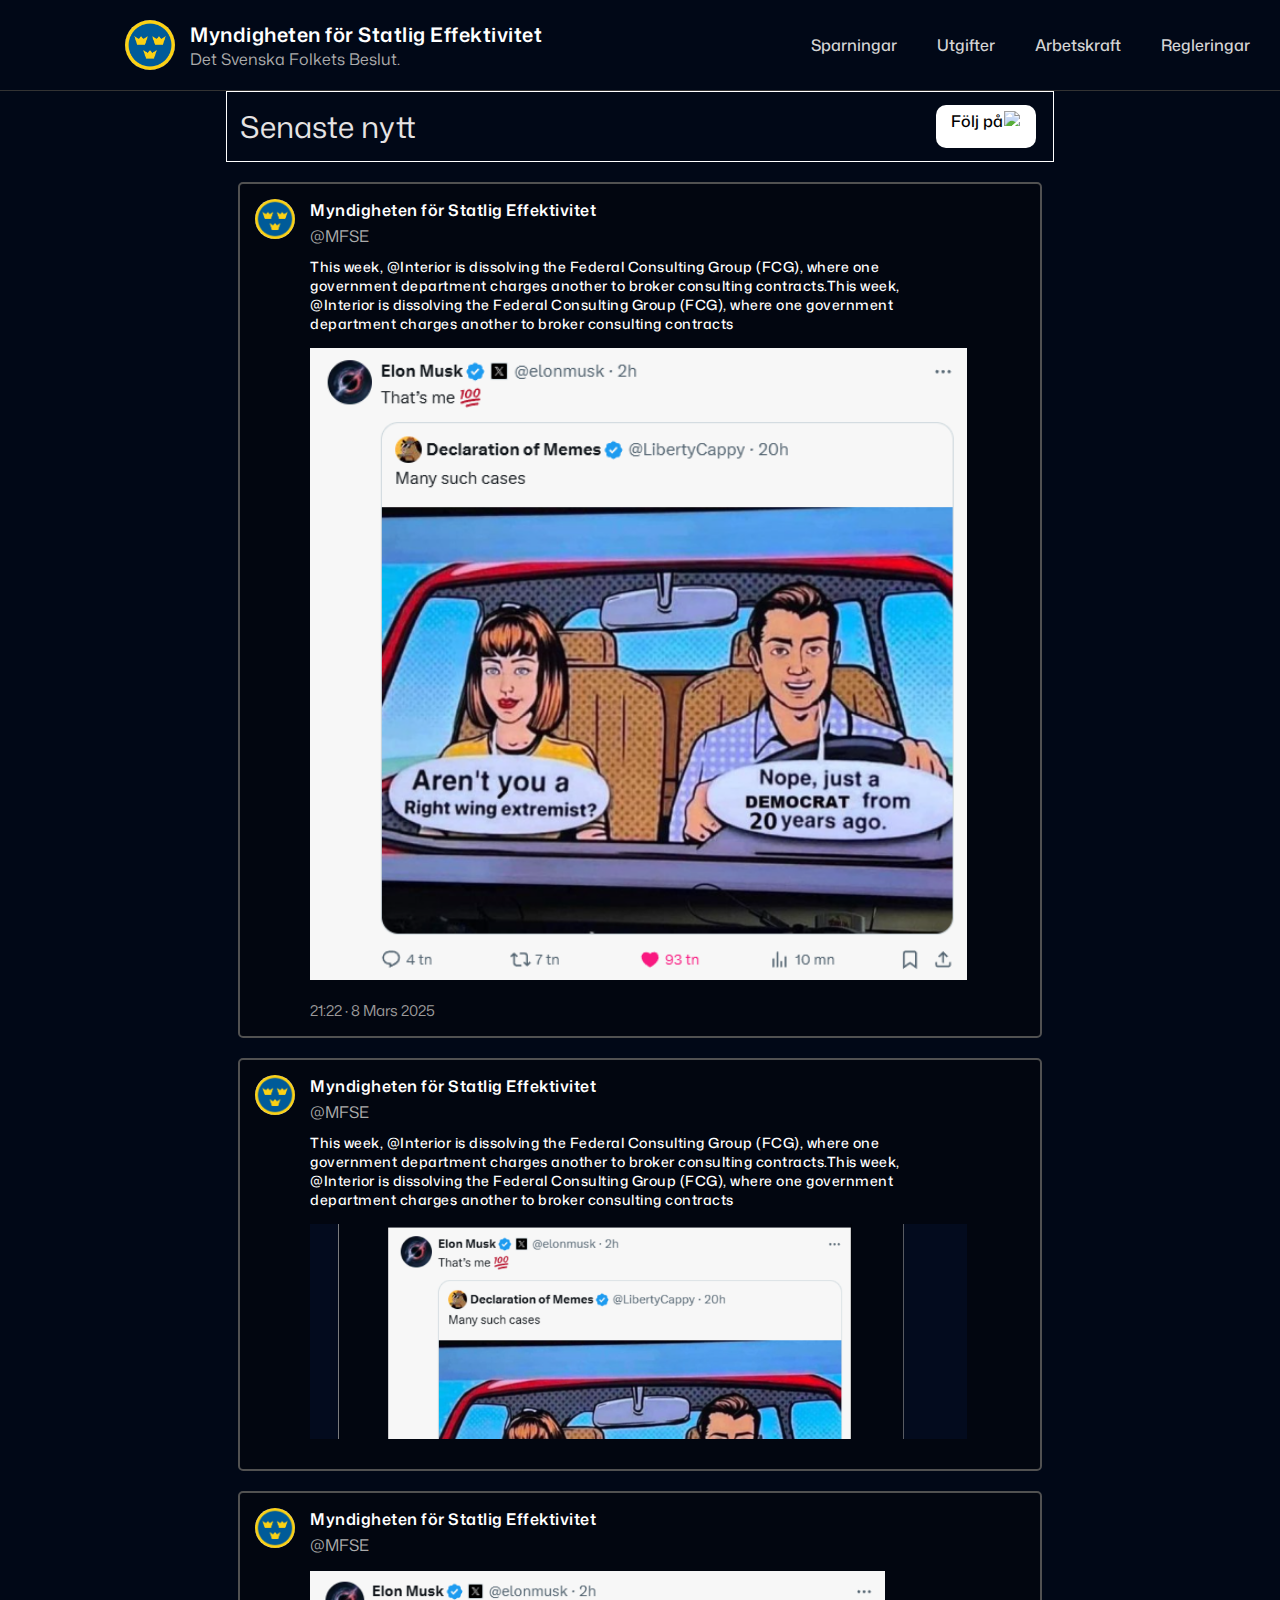
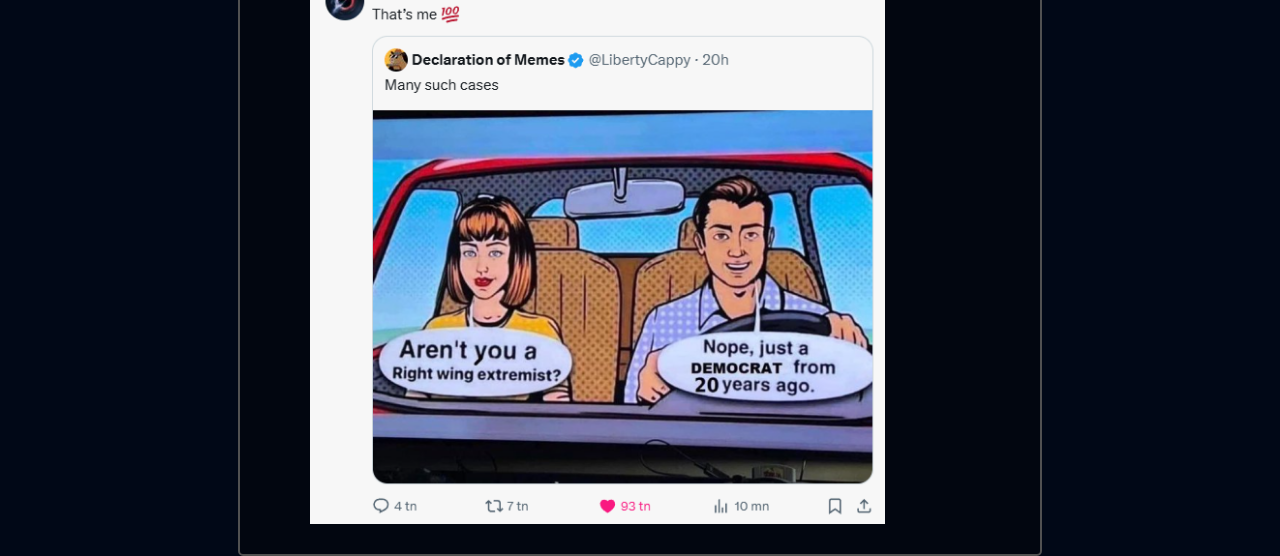
==== commit d7d0d937: "Update" ====
--- a/Sweden-s-AI-DOGE-main/Sweden-s-AI-DOGE-main/DOGE-DEMO-v.0/frontend/Pages/index.html
+++ b/Sweden-s-AI-DOGE-main/Sweden-s-AI-DOGE-main/DOGE-DEMO-v.0/frontend/Pages/index.html
@@ -44,11 +44,13 @@
 			sidebar.style.display = 'none'
 		}
 	</script>
-	<div class="X-header-section">
-		<h2 class="latest-news">Senaste nytt</h2>
-		<a class="X-button" target="_blank" href="https://x.com/MFSEswe">Följ på
-			<img class="x-logo" src="https://upload.wikimedia.org/wikipedia/commons/5/53/X_logo_2023_original.svg">
-		</a>
+	<div class="body-header">
+		<div class="X-header-section">
+			<h2 class="latest-news">Senaste nytt</h2>
+			<a class="X-button" target="_blank" href="https://x.com/MFSEswe">Följ på
+				<img class="x-logo" src="https://upload.wikimedia.org/wikipedia/commons/5/53/X_logo_2023_original.svg">
+			</a>
+		</div>
 	</div>
 	<div class="X-container">
 		<div class="x-feed">
--- a/Sweden-s-AI-DOGE-main/Sweden-s-AI-DOGE-main/DOGE-DEMO-v.0/frontend/Pages/style.css
+++ b/Sweden-s-AI-DOGE-main/Sweden-s-AI-DOGE-main/DOGE-DEMO-v.0/frontend/Pages/style.css
@@ -4,8 +4,8 @@
 }
 
 body {
-	background-color: #030b1e;
 	font-family: "Mona Sans", sans-serif;
+	background-color: #010817;
 }
 
 /* Nav Bar */
@@ -129,13 +129,18 @@
 	.home-part {
 		padding-left: 10px;
 	}
-	/* .post-image {
-		height: 125px;
-		width: 200px;
+}
+
+@media(max-width: 900px) {
+	/* .latest-news {
+		font-size: 20px !important;
 	} */
-	/* .logo {
+	.logo {
 		height: 20px;
-	} */
+	}
+	.X-header-section {
+		gap: 50% !important;
+	}
 }
 
 .logo {
@@ -171,15 +176,33 @@
 
 /* Body */
 
-/* X Feed header */
-.X-header-section {
+/* Copy */
+/* .X-header-section {
 	display: flex;
 	justify-content: center;
 	align-items: center;
 	padding: 1%;
-	gap: 520px; /* Adjust the spacing */
-	/* flex-wrap: wrap;
-  	align-content: center; */
+	border: 1px solid white; */
+	/* gap: min(50%, 520px); */
+	/* gap: 520px; */
+	/* width: min(90vw, 95vh);
+	height: min(50%, 600px); */
+/* } */
+
+/* X Feed header */
+.body-header {
+	display: flex;
+	flex-direction: column;
+	align-items: center;
+}
+.X-header-section {
+	display: flex;
+	padding: 1%;
+	border: 1px solid white;
+	gap: 520px;
+	/* gap: min(50%, 520px); */
+	width: min(90%, 800px);
+	height: min(50%, 600px);
 }
 
 .latest-news {
@@ -189,6 +212,8 @@
 }
 
 .X-button {
+	display: flex;
+	/* align-items: right; */
 	background-color: white;
 	cursor: pointer;
 	border: none;
@@ -196,7 +221,6 @@
 	padding: 5px 15px;
 	border-radius: 10px;
 	text-decoration: none;
-	/* margin-left: 21vw; */
 }
 
 /* Logo on the follow me button */
@@ -220,11 +244,9 @@
 	display: flex;
 	margin-top: 20px;
 	align-items: left;
-	border: 1.3px solid rgb(140, 140, 140);
+	border: 2px solid rgb(81, 81, 81);
 	border-radius: 5px;
 	padding: 15px 0px;
-	/* max-height: 600px; */
-	/* height: 600px; */
 	width: 800px;
   	width: min(90vw, 800px);
 	height: min(50%, 600px);
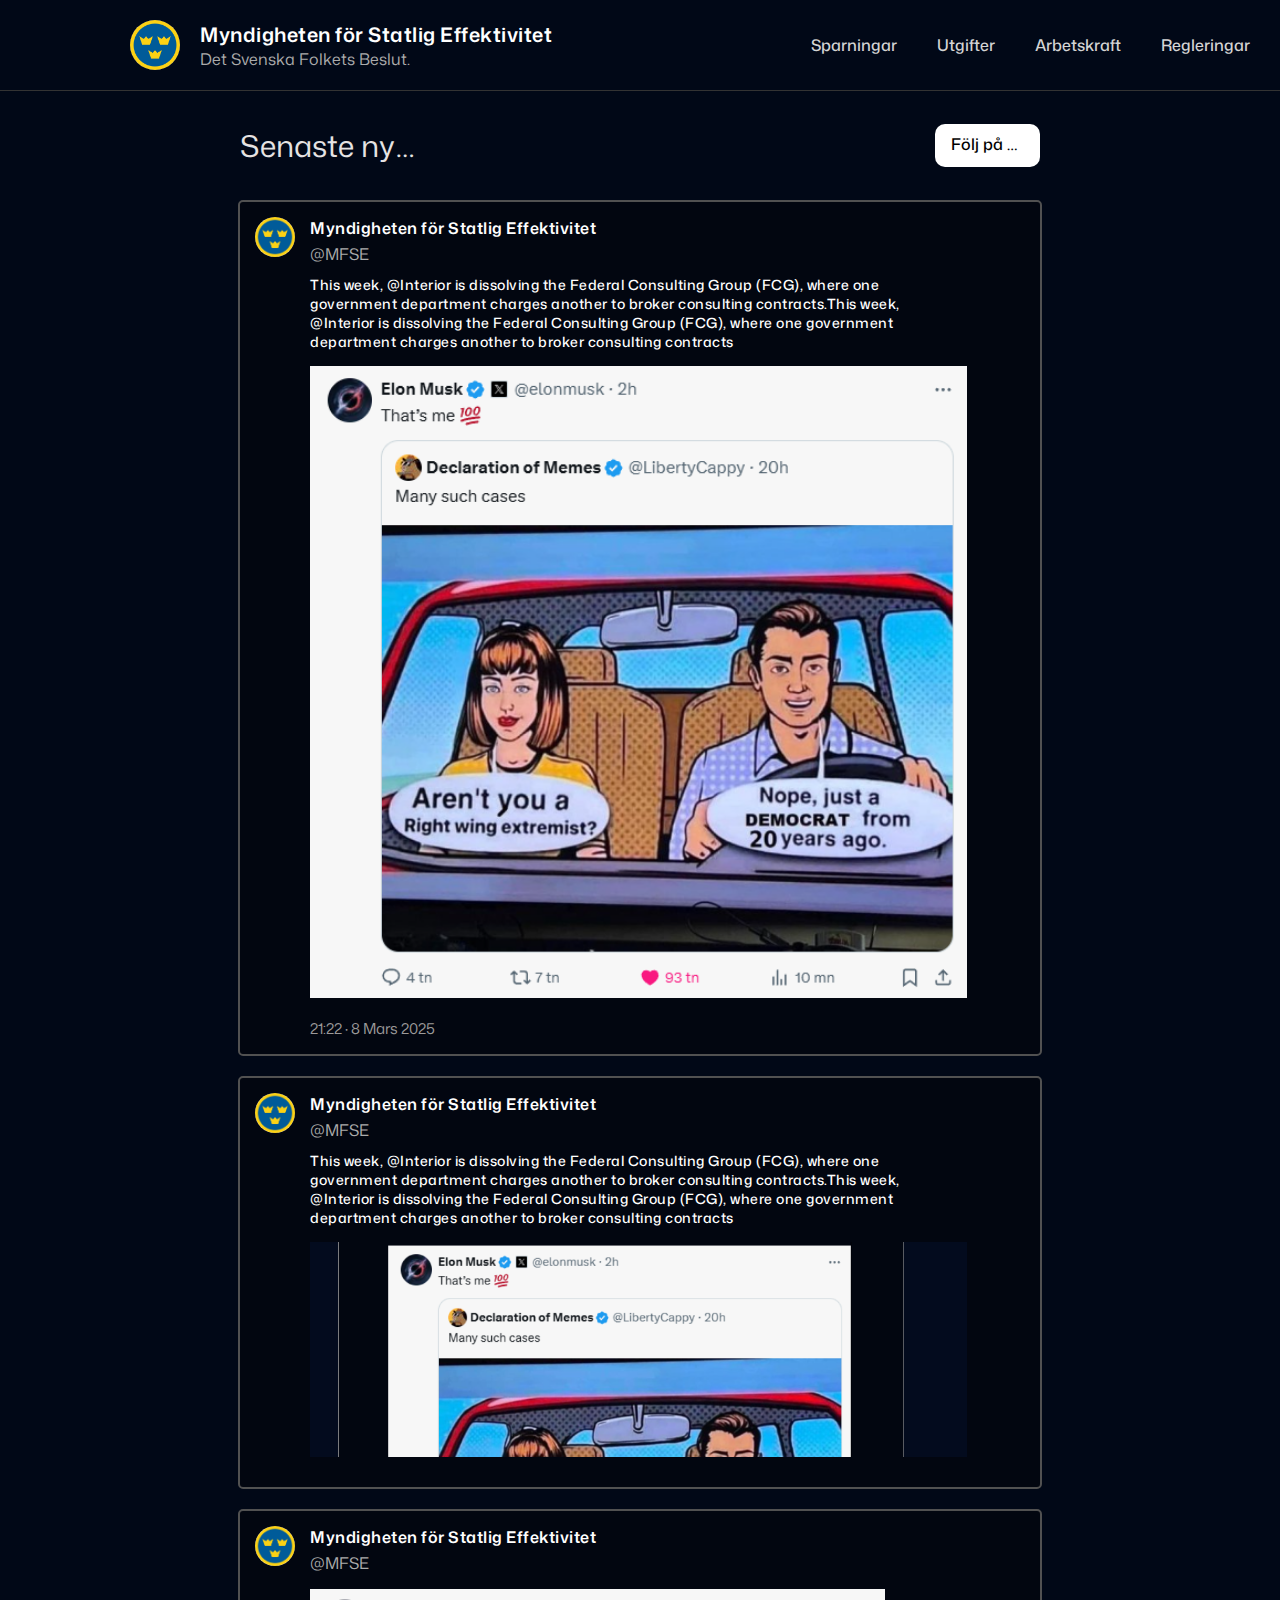
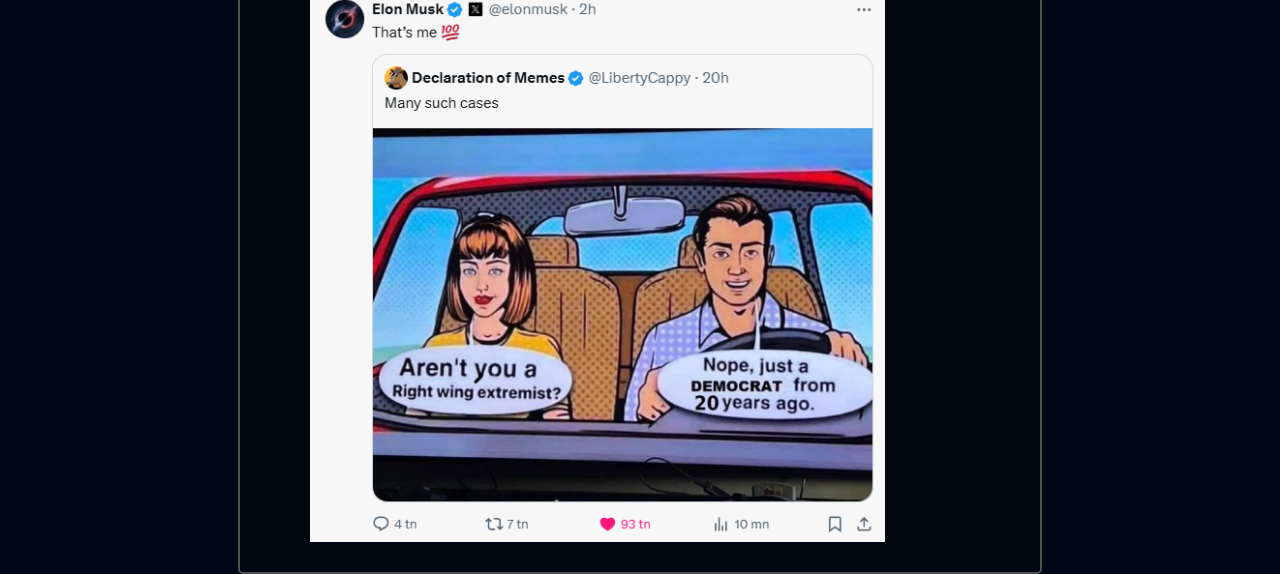
==== commit eefcf93b: "Update" ====
--- a/Sweden-s-AI-DOGE-main/Sweden-s-AI-DOGE-main/DOGE-DEMO-v.0/frontend/Pages/index.html
+++ b/Sweden-s-AI-DOGE-main/Sweden-s-AI-DOGE-main/DOGE-DEMO-v.0/frontend/Pages/index.html
@@ -12,7 +12,8 @@
 <body>
 	<nav>
 		<div class="home-part">
-			<img class="logo" id="logo" src="images\three_crowns.png" alt="logo">
+			<a href="index.html">
+			<img class="logo" id="logo" src="images\three_crowns.png" alt="logo"></a>
 			<div class="page-name">
 				<h1 class="title-text">Myndigheten för Statlig Effektivitet</h1>
 				<h1 class="mobile-title-text">@MFSE</h1>
--- a/Sweden-s-AI-DOGE-main/Sweden-s-AI-DOGE-main/DOGE-DEMO-v.0/frontend/Pages/style.css
+++ b/Sweden-s-AI-DOGE-main/Sweden-s-AI-DOGE-main/DOGE-DEMO-v.0/frontend/Pages/style.css
@@ -101,14 +101,10 @@
 }
 
 /* Logo and Name */
-	/* Hide the nav links before it messes up the logo & name */
 @media(min-width: 0px) {
 	.mobile-title-text {
 		display: none;
 	}
-	.sidebar {
-		display: none;
-	}
 }
 @media(max-width: 1150px) {
 	.hideOnMobile {
@@ -132,21 +128,27 @@
 }
 
 @media(max-width: 900px) {
-	/* .latest-news {
+	.latest-news {
 		font-size: 20px !important;
-	} */
-	.logo {
-		height: 20px;
 	}
 	.X-header-section {
-		gap: 50% !important;
+		gap: 72% !important;
+	}
+}
+@media(max-width: 700px) {
+	.X-header-section {
+		gap: 62% !important;
+	}
+}
+@media(max-width: 600px) {
+	.X-header-section {
+		gap: 52% !important;
 	}
 }
 
 .logo {
 	display: flex;
 	border-radius: 50%;
-	padding: 0px 15px;
 	height: 50px;
 	cursor: pointer;
 }
@@ -165,6 +167,7 @@
 	color: white;
 	cursor: pointer; 
 	text-align: center;
+	margin: auto;
 	padding: 10px 0px;
 }
 
@@ -175,50 +178,40 @@
 }
 
 /* Body */
-
-/* Copy */
-/* .X-header-section {
-	display: flex;
-	justify-content: center;
-	align-items: center;
-	padding: 1%;
-	border: 1px solid white; */
-	/* gap: min(50%, 520px); */
-	/* gap: 520px; */
-	/* width: min(90vw, 95vh);
-	height: min(50%, 600px); */
-/* } */
-
 /* X Feed header */
 .body-header {
 	display: flex;
 	flex-direction: column;
 	align-items: center;
+	margin-top: 20px;
 }
 .X-header-section {
 	display: flex;
 	padding: 1%;
-	border: 1px solid white;
 	gap: 520px;
-	/* gap: min(50%, 520px); */
 	width: min(90%, 800px);
-	height: min(50%, 600px);
 }
 
 .latest-news {
 	color: rgb(230, 227, 227);
 	font-weight: 400;
 	font-size: 30px;
+	display: block;
+	text-overflow: ellipsis;
+	white-space: nowrap;
+	overflow: hidden;
 }
 
 .X-button {
-	display: flex;
-	/* align-items: right; */
+	display: block;
+	text-overflow: ellipsis;
+	white-space: nowrap;
+	overflow: hidden;
 	background-color: white;
 	cursor: pointer;
 	border: none;
 	color: rgb(0, 0, 0);
-	padding: 5px 15px;
+	padding: 1% 2%;
 	border-radius: 10px;
 	text-decoration: none;
 }
@@ -247,14 +240,11 @@
 	border: 2px solid rgb(81, 81, 81);
 	border-radius: 5px;
 	padding: 15px 0px;
-	width: 800px;
   	width: min(90vw, 800px);
 	height: min(50%, 600px);
 }
 
 .post-logo {
-	/* align-items: left;
-	display: flex; */
 	border-radius: 50%;
 	padding: 0px 15px;
 	height: 40px;
@@ -263,7 +253,7 @@
 
 .post-container {
 	display: flex;
-	align-items: top;
+	align-items: flex-start;
 	flex-direction: column;
 	height: 100%;
 }
@@ -284,10 +274,6 @@
 	padding: 15px 0px;
 	margin-right: 45px;
 	width: 90%;
-	/* width: 110%;
-	height: 20%; */
-	/* max-height: fit-content; */
-	margin: left;
 	border-radius: 2%;
 }
 
@@ -320,50 +306,50 @@
 	color: white;
 }
 
-.savings-container {
-	margin-top: 7rem;
-	margin-left: 25rem;
-	margin-right: 25rem;
-}
-
-.estimated-savings {
+.grid-container {
+	display: grid;
+	grid-template-columns: repeat(2, 400px);
+	justify-content: center;
+	margin-top: 20px;
+}
+
+.card-savings {
 	color: rgb(204, 204, 204);
-	font-family: "mona sans", sans-serif;	
 	font-weight: 400;
 	font-size: 25px;
-	display: inline;
-	margin-left: 15rem;
-}
-
-.per-taxpayer {
+	color: rgb(226, 156, 4);
+	/* border: 1px solid white; */
+	text-align: center;
+}
+
+.card-taxpayer {
 	color: rgb(204, 204, 204);
-	font-family: "mona sans", sans-serif;	
 	font-weight: 400;
 	font-size: 25px;
-	display: inline;
-	padding: 7rem;
-	margin-right: 20%;
+	color: rgb(226, 156, 4);
+	/* border: 1px solid white; */
+	text-align: center;
+}
+
+.card {
+	color: rgb(204, 204, 204);
+	font-weight: 400;
+	font-size: 25px;
+	color: rgb(203, 203, 203);
+	/* border: 1px solid white; */
+	text-align: center;
 }
 
 .estimated-savings-amount {
 	color: rgb(213, 178, 2);
-	font-family: "mona sans", sans-serif;	
 	font-weight: 700;
 	font-size: 50px;
-	margin-left: 27%;
-	min-width: 300px;
-	max-width: 2px;
-	display: inline;
 }
 
 .per-taxpayer-amount {
 	color: rgb(213, 178, 2);
-	font-family: "mona sans", sans-serif;	
 	font-weight: 700;
 	font-size: 50px;
-	margin-left: 9rem;
-	display: inline;
-	max-width: 20%;
 }
 
 /* Utgifter Sida */
@@ -549,9 +535,9 @@
 .dropdown-content {
 	display: none;
 	position: absolute;
-	background-color: #f1f1f1;
+	background-color: #a0a0a0;
 	min-width: 160px;
-	box-shadow: 0px 8px 16px 0px rgba(0,0,0,0.2);
+	box-shadow: 0px 8px 16px 0px rgba(161, 160, 160, 0.2);
 	z-index: 1;
 }
 
